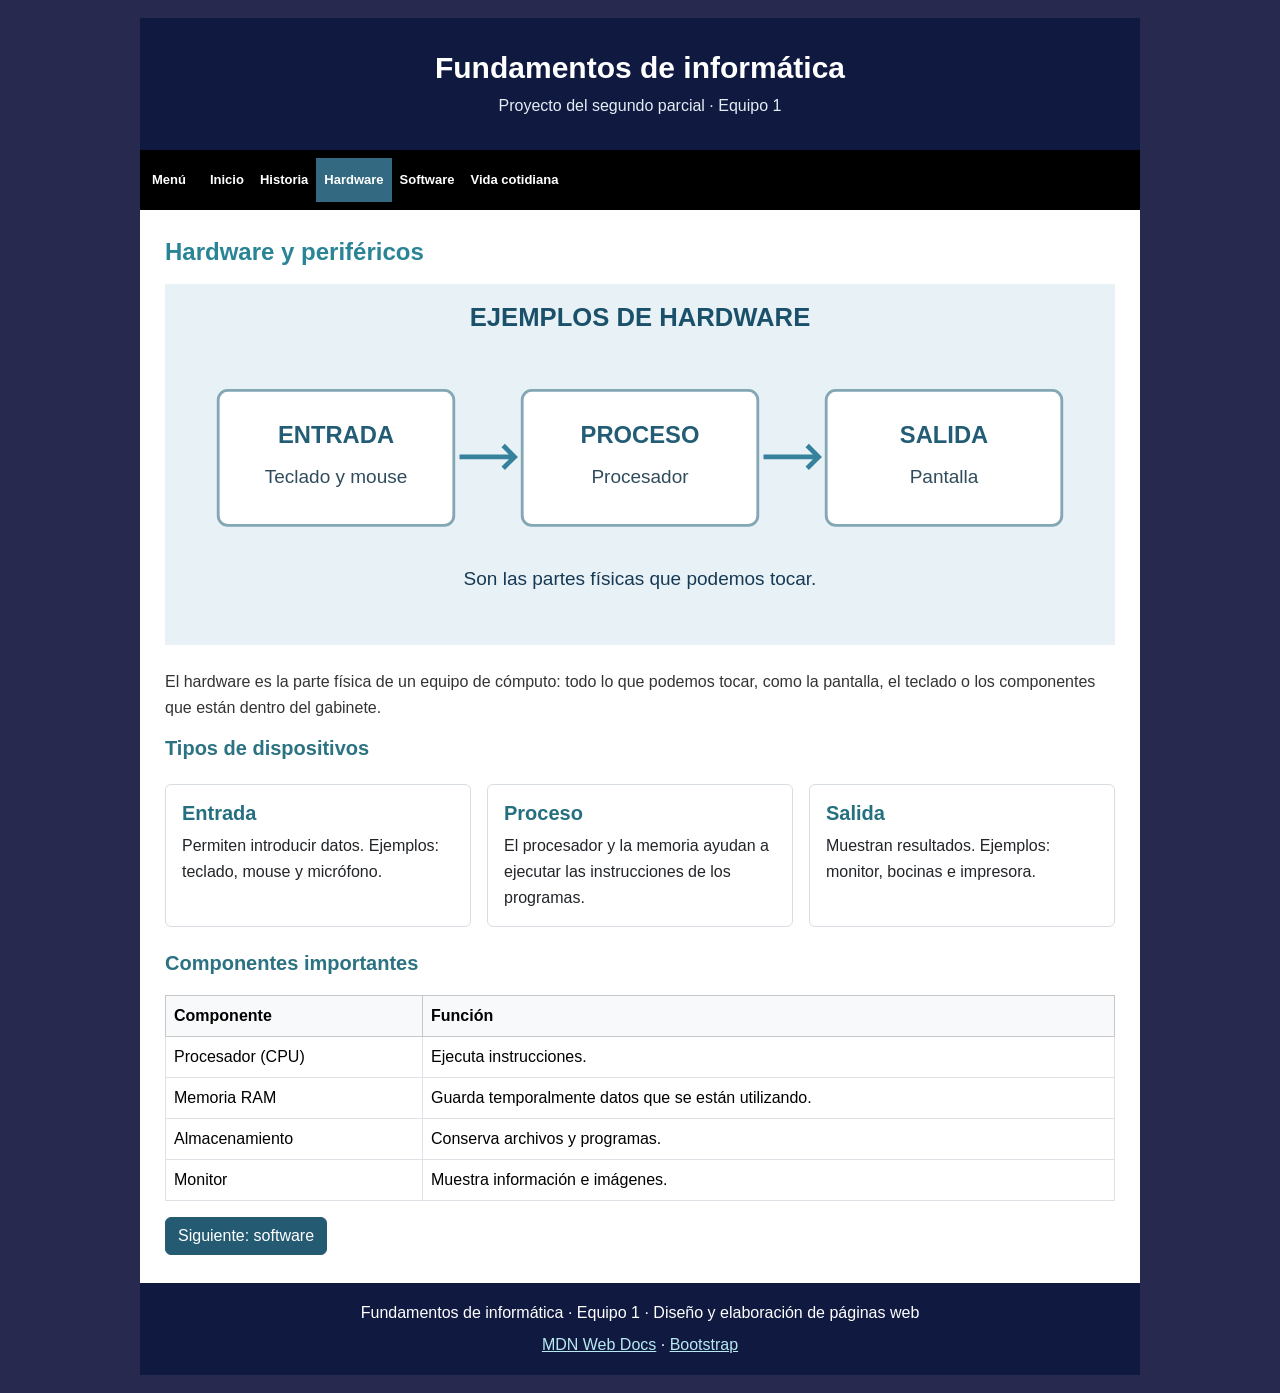
==== hardware.html @ 1656ff7b "Add files via upload" ====
<!DOCTYPE html>
<html lang="es">
<head>
    <meta charset="UTF-8">
    <meta name="viewport" content="width=device-width, initial-scale=1.0">
    <title>Hardware | Fundamentos de informática</title>
    <link href="css/bootstrap.min.css" rel="stylesheet">
    <link href="css/proyectofinal.css" rel="stylesheet">
</head>
<body>
<div class="container">
    <header class="encabezado"><h1>Fundamentos de informática</h1><p>Proyecto del segundo parcial · Equipo 1</p></header>
    <nav class="navbar navbar-expand-md navbar-dark menu" aria-label="Menú principal">
  <div class="container-fluid">
    <a class="navbar-brand" href="index.html">Menú</a>
    <button class="navbar-toggler" type="button" data-bs-toggle="collapse" data-bs-target="#menuPaginas" aria-controls="menuPaginas" aria-expanded="false" aria-label="Abrir el menú"><span class="navbar-toggler-icon"></span></button>
    <div class="collapse navbar-collapse" id="menuPaginas"><ul class="navbar-nav me-auto mb-2 mb-md-0"><li class="nav-item"><a class="nav-link" href="index.html">Inicio</a></li>
<li class="nav-item"><a class="nav-link" href="historia.html">Historia</a></li>
<li class="nav-item"><a class="nav-link active" aria-current="page" href="hardware.html">Hardware</a></li>
<li class="nav-item"><a class="nav-link" href="software.html">Software</a></li>
<li class="nav-item"><a class="nav-link" href="vida-cotidiana.html">Vida cotidiana</a></li></ul></div>
  </div>
</nav>
    <main id="contenido" class="contenido">
        <h2 class="titulo">Hardware y periféricos</h2>
<img src="imagenes/hardware.svg" class="imagen-seccion img-fluid mb-4" alt="Ejemplos de periféricos de entrada, procesamiento y salida">
<p>El hardware es la parte física de un equipo de cómputo: todo lo que podemos tocar, como la pantalla, el teclado o los componentes que están dentro del gabinete.</p>
<h3 class="subtitulo">Tipos de dispositivos</h3><div class="row g-3 mt-2">
<div class="col-12 col-md-4"><div class="card tarjeta"><div class="card-body"><h3 class="card-title h5">Entrada</h3><p class="card-text">Permiten introducir datos. Ejemplos: teclado, mouse y micrófono.</p></div></div></div>
<div class="col-12 col-md-4"><div class="card tarjeta"><div class="card-body"><h3 class="card-title h5">Proceso</h3><p class="card-text">El procesador y la memoria ayudan a ejecutar las instrucciones de los programas.</p></div></div></div>
<div class="col-12 col-md-4"><div class="card tarjeta"><div class="card-body"><h3 class="card-title h5">Salida</h3><p class="card-text">Muestran resultados. Ejemplos: monitor, bocinas e impresora.</p></div></div></div>
</div>
<h3 class="subtitulo mt-4">Componentes importantes</h3>
<div class="table-responsive"><table class="table table-bordered tabla"><thead class="table-light"><tr><th>Componente</th><th>Función</th></tr></thead><tbody><tr><td>Procesador (CPU)</td><td>Ejecuta instrucciones.</td></tr><tr><td>Memoria RAM</td><td>Guarda temporalmente datos que se están utilizando.</td></tr><tr><td>Almacenamiento</td><td>Conserva archivos y programas.</td></tr><tr><td>Monitor</td><td>Muestra información e imágenes.</td></tr></tbody></table></div>
<a class="btn boton-principal" href="software.html">Siguiente: software</a>
    </main>
    <footer class="pie"><p>Fundamentos de informática · Equipo 1 · Diseño y elaboración de páginas web</p><p class="mt-2"><a href="https://developer.mozilla.org/es/" target="_blank" rel="noopener noreferrer">MDN Web Docs</a> · <a href="https://getbootstrap.com/docs/5.3/getting-started/introduction/" target="_blank" rel="noopener noreferrer">Bootstrap</a></p></footer>
</div>
<script src="js/bootstrap.bundle.min.js"></script>
<script src="js/formulario.js"></script>
</body>
</html>
---- css/proyectofinal.css ----
/* Hoja de estilos del proyecto final - Equipo 1 */
/* Se mantiene una estructura parecida a las actividades de Bootstrap. */
body {
    background-color: #28294f;
    font-family: Arial, sans-serif;
    color: #333333;
}
.container {
    max-width: 1000px;
    background-color: white;
    padding: 0;
    margin-top: 18px;
    margin-bottom: 18px;
}
.encabezado {
    background-color: #101a40;
    color: white;
    padding: 32px 24px;
    text-align: center;
}
.encabezado h1 {
    font-size: 30px;
    margin-bottom: 8px;
    font-weight: bold;
}
.encabezado p {
    margin-bottom: 0;
    color: #e5edf4;
}
.menu {
    background-color: #000000;
}
.menu .navbar-brand,
.menu .nav-link {
    color: white;
    font-weight: bold;
    font-size: 13px;
}
.menu .nav-link {
    padding: 12px;
}
.menu .nav-link:hover,
.menu .nav-link.active {
    color: #ffffff;
    background-color: #346a81;
}
.menu .navbar-toggler { border-color: #dddddd; }
.titulo {
    color: #298496;
    font-size: 24px;
    margin-bottom: 18px;
    font-weight: bold;
}
.subtitulo {
    font-size: 20px;
    color: #2b7282;
    font-weight: bold;
}
.contenido {
    padding: 28px 25px;
}
.contenido p {
    line-height: 1.6;
    font-size: 16px;
}
.imagen-seccion {
    width: 100%;
    height: auto;
    display: block;
    background-color: #e9f4f6;
}
.carousel-item img {
    display: block;
    width: 100%;
    height: auto;
}
.carousel-caption {
    background-color: rgba(0, 0, 0, 0.65);
    padding: 10px;
    border-radius: 3px;
}
.tarjeta {
    height: 100%;
    border: 1px solid #d7dde2;
}
.tarjeta .card-title { color: #246f80; font-weight: bold; }
.frase { background-color: #eaf3f5; padding: 17px; border-left: 4px solid #50a5b5; }
.tabla { margin-top: 12px; }
.boton-principal {
    background-color: #245b73;
    border-color: #245b73;
    color: #fff;
}
.boton-principal:hover { background-color: #143e52; color: #fff; }
.pie {
    background-color: #101a40;
    color: #ffffff;
    text-align: center;
    padding: 18px 12px;
}
.pie a { color: #b7e9f1; }
.pie p { margin: 0; }
#mensajeFormulario { display: none; }
#mensajeFormulario.mostrar { display: block; }
@media (max-width: 575px) {
    .container { margin-top: 0; margin-bottom: 0; }
    .encabezado { padding: 24px 12px; }
    .encabezado h1 { font-size: 24px; }
    .contenido { padding: 20px 16px; }
    .titulo { font-size: 22px; }
    .carousel-caption { position: static; background: #101a40; }
    .carousel-caption h2 { font-size: 17px; }
    .carousel-caption p { font-size: 13px; margin-bottom: 0; }
}
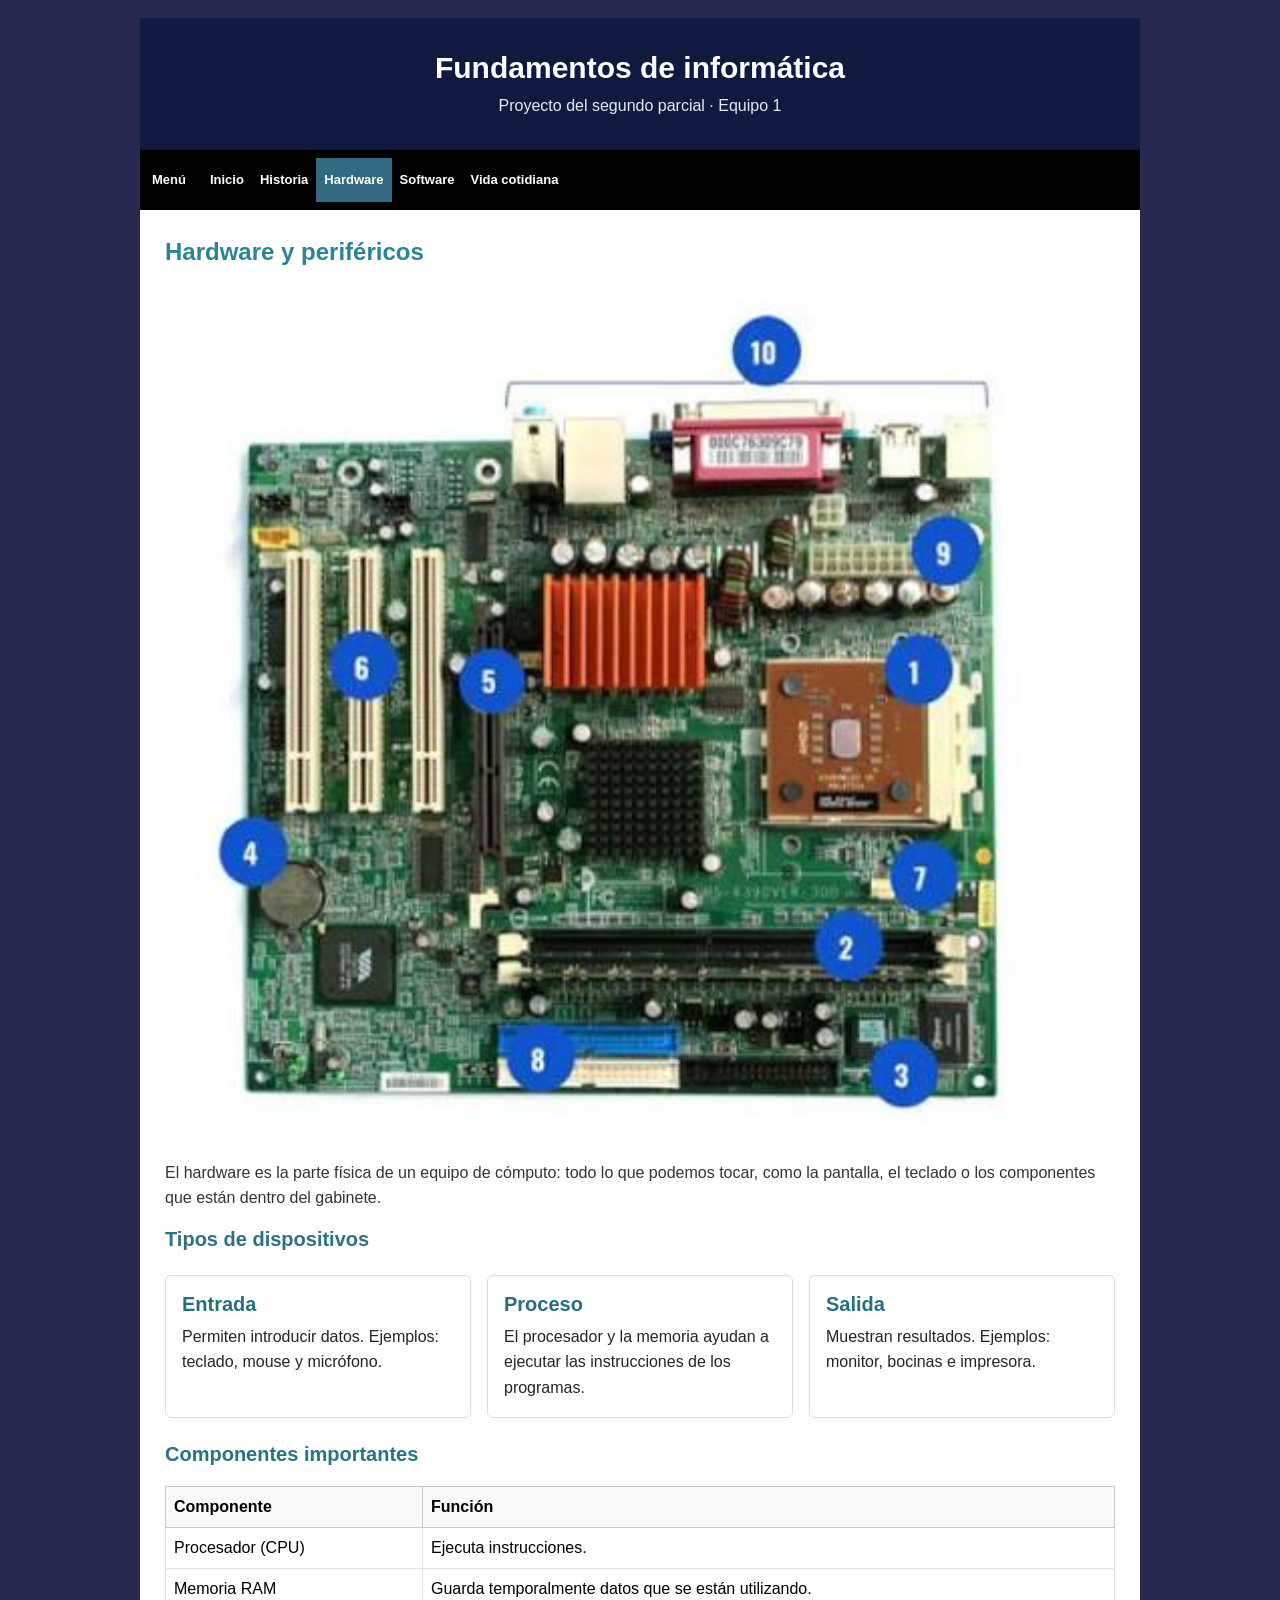
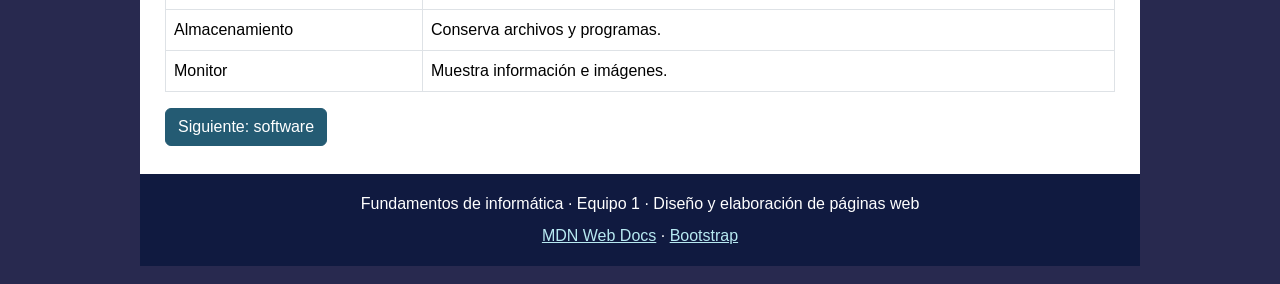
==== commit 02450617: "Corregir rutas de fotos JPG ubicadas en raiz para hardware.html" ====
--- a/hardware.html
+++ b/hardware.html
@@ -23,7 +23,7 @@
 </nav>
     <main id="contenido" class="contenido">
         <h2 class="titulo">Hardware y periféricos</h2>
-<img src="imagenes/hardware.svg" class="imagen-seccion img-fluid mb-4" alt="Ejemplos de periféricos de entrada, procesamiento y salida">
+<img src="IMG_8838.JPG.jpeg" onerror="this.onerror=null;this.src='imagenes/hardware.svg'" class="imagen-seccion img-fluid mb-4" alt="Ejemplos de periféricos de entrada, procesamiento y salida">
 <p>El hardware es la parte física de un equipo de cómputo: todo lo que podemos tocar, como la pantalla, el teclado o los componentes que están dentro del gabinete.</p>
 <h3 class="subtitulo">Tipos de dispositivos</h3><div class="row g-3 mt-2">
 <div class="col-12 col-md-4"><div class="card tarjeta"><div class="card-body"><h3 class="card-title h5">Entrada</h3><p class="card-text">Permiten introducir datos. Ejemplos: teclado, mouse y micrófono.</p></div></div></div>
